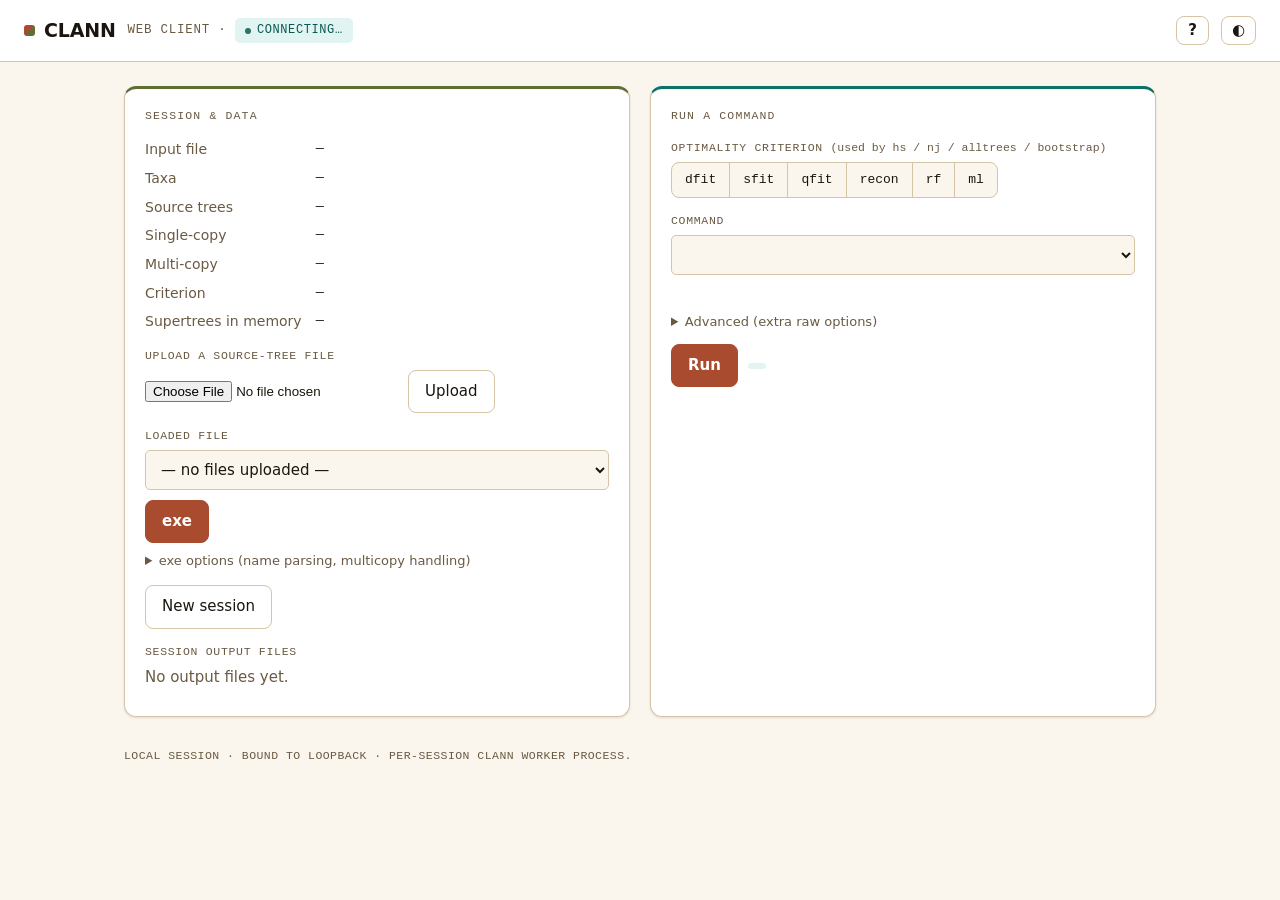
==== clann_web/static/index.html @ d297db74 "Web client: criterion selector, help/manual modal, option tooltips, showtrees default, label - Promi" ====
<!doctype html>
<html lang="en">
<head>
<meta charset="utf-8">
<meta name="viewport" content="width=device-width,initial-scale=1">
<title>Clann — web client</title>
<style>
  :root{
    --font-sans:system-ui,-apple-system,BlinkMacSystemFont,'Segoe UI',Roboto,Helvetica,Arial,sans-serif;
    --font-mono:ui-monospace,SFMono-Regular,'SF Mono',Menlo,Consolas,'Liberation Mono',monospace;

    --stone-50:#FAF6EE; --stone-100:#F3ECDF; --stone-200:#E7DBC6; --stone-300:#D5C4A6;
    --stone-400:#B7A283; --stone-500:#8E7A5E; --stone-600:#6A5A43; --stone-700:#4B4031;
    --stone-800:#2E2820; --stone-900:#1A160F;
    --clay-50:#FBEEE9; --clay-100:#F4D8CD; --clay-300:#D98970; --clay-400:#C56347;
    --clay-500:#A94B2E; --clay-600:#8C3A22;
    --moss-50:#EFF1E6; --moss-300:#9CAA6A; --moss-400:#7C8C49; --moss-500:#5F6E33; --moss-600:#485827;
    --compute-50:#E2F4F1; --compute-200:#7FCFC4; --compute-400:#149589; --compute-500:#0B7268; --compute-600:#085951;
    --amber-400:#D99A2B; --amber-500:#B97E1C;
    --qub-red:#D6000D;

    --bg:var(--stone-50); --panel:#ffffff; --ink:var(--stone-900); --muted:var(--stone-600);
    --line:var(--stone-300); --accent:var(--clay-500); --accent-hover:var(--clay-600);
    --accent-ink:#ffffff; --chip:var(--compute-50); --chip-ink:var(--compute-600);
    --ok:var(--moss-500); --warn:var(--amber-500); --err:var(--qub-red);
    --logbg:#16201E; --logink:#E7DBC6;
    --run-domain:var(--compute-500); --session-domain:var(--moss-500); --results-domain:var(--clay-500);

    --radius-sm:5px; --radius-md:8px; --radius-lg:12px;
    --shadow-sm:0 1px 3px rgba(46,40,32,.08),0 1px 2px rgba(46,40,32,.05);
    --shadow-md:0 4px 12px rgba(46,40,32,.10),0 2px 4px rgba(46,40,32,.06);
    --ring:0 0 0 3px rgba(20,149,137,.30);
    --ease:cubic-bezier(.2,0,0,1);
  }
  /* dark palette: auto (OS) when no manual override, and when toggled to dark */
  @media (prefers-color-scheme:dark){
    :root:not([data-theme]){
      --bg:var(--stone-900); --panel:var(--stone-800); --ink:var(--stone-50); --muted:var(--stone-400);
      --line:var(--stone-700); --accent:var(--clay-400); --accent-hover:var(--clay-300);
      --accent-ink:#1A160F; --chip:#16302C; --chip-ink:var(--compute-200);
      --ok:var(--moss-300); --warn:var(--amber-400); --err:#EF5B54;
      --logbg:#12211F; --logink:#CFEAE3;
      --shadow-sm:0 1px 3px rgba(0,0,0,.30),0 1px 2px rgba(0,0,0,.20);
      --shadow-md:0 4px 14px rgba(0,0,0,.36);
    }
    :root:not([data-theme]) a{color:var(--compute-200)}
  }
  :root[data-theme="dark"]{
    --bg:var(--stone-900); --panel:var(--stone-800); --ink:var(--stone-50); --muted:var(--stone-400);
    --line:var(--stone-700); --accent:var(--clay-400); --accent-hover:var(--clay-300);
    --accent-ink:#1A160F; --chip:#16302C; --chip-ink:var(--compute-200);
    --ok:var(--moss-300); --warn:var(--amber-400); --err:#EF5B54;
    --logbg:#12211F; --logink:#CFEAE3;
    --shadow-sm:0 1px 3px rgba(0,0,0,.30),0 1px 2px rgba(0,0,0,.20);
    --shadow-md:0 4px 14px rgba(0,0,0,.36);
  }
  :root[data-theme="dark"] a{color:var(--compute-200)}
  *{box-sizing:border-box}
  body{margin:0;background:var(--bg);color:var(--ink);
    font:15px/1.55 var(--font-sans);-webkit-font-smoothing:antialiased;text-wrap:pretty;}
  a{color:var(--compute-500)} a:hover{color:var(--accent)}
  @media (prefers-color-scheme:dark){ a{color:var(--compute-200)} }

  header{display:flex;align-items:center;gap:12px;padding:16px 24px;
    border-bottom:1px solid var(--line);background:var(--panel);position:sticky;top:0;z-index:5;}
  header h1{display:flex;align-items:center;gap:9px;font-size:19px;margin:0;font-weight:700;
    letter-spacing:-.01em;text-transform:uppercase;font-family:var(--font-sans)}
  header h1::before{content:"";width:11px;height:11px;border-radius:3px;background:
    linear-gradient(135deg,var(--clay-500) 0 50%,var(--moss-500) 50% 100%);flex:none}
  header .sub{color:var(--muted);font-size:12.5px;font-family:var(--font-mono);
    text-transform:uppercase;letter-spacing:.06em}

  main{max-width:1080px;margin:0 auto;padding:24px;display:grid;gap:20px;
    grid-template-columns:1fr 1fr;}
  .card{background:var(--panel);border:1px solid var(--line);border-top:3px solid var(--session-domain);
    border-radius:var(--radius-lg);padding:18px 20px;box-shadow:var(--shadow-sm);}
  .card[data-domain="run"]{border-top-color:var(--run-domain)}
  .card[data-domain="results"]{border-top-color:var(--results-domain)}
  .card h2{font-size:11.5px;text-transform:uppercase;letter-spacing:.1em;font-family:var(--font-mono);
    color:var(--muted);margin:0 0 14px;font-weight:500}
  .full{grid-column:1 / -1}
  .kv{display:grid;grid-template-columns:auto 1fr;gap:7px 14px;font-size:14px}
  .kv dt{color:var(--muted)}
  .kv dd{margin:0;font-variant-numeric:tabular-nums;font-family:var(--font-mono);font-size:13.5px}
  select,button,input[type=text],input[type=number]{font:inherit}
  select,input[type=text]{width:100%;padding:9px 11px;border:1px solid var(--line);
    border-radius:var(--radius-sm);background:var(--bg);color:var(--ink);transition:border-color 160ms var(--ease)}
  select:focus-visible,input:focus-visible,button:focus-visible{outline:none;box-shadow:var(--ring);
    border-color:var(--compute-400)}
  label.fld{display:block;font-size:11.5px;color:var(--muted);margin:14px 0 5px;
    text-transform:uppercase;letter-spacing:.06em;font-family:var(--font-mono)}
  .blurb{margin:8px 0 0;color:var(--muted);font-size:13.5px;min-height:1.4em;line-height:1.5}
  .btn{padding:9px 16px;border:1px solid var(--line);border-radius:var(--radius-md);
    background:var(--panel);color:var(--ink);cursor:pointer;font-weight:500;
    transition:background 160ms var(--ease),border-color 160ms var(--ease),transform 80ms var(--ease)}
  .btn:hover{border-color:var(--accent)}
  .btn:active{transform:translateY(1px)}
  .btn:disabled{opacity:.5;cursor:default;transform:none}
  .btn.primary{background:var(--accent);color:var(--accent-ink);border-color:var(--accent);font-weight:600}
  .btn.primary:hover{background:var(--accent-hover);border-color:var(--accent-hover)}
  #stop{color:var(--err);border-color:var(--err)}
  #stop:hover{background:var(--err);color:#fff}
  .chip{display:inline-flex;align-items:center;gap:6px;background:var(--chip);border-radius:var(--radius-sm);
    padding:3px 10px;font-size:12px;color:var(--chip-ink);font-family:var(--font-mono);
    text-transform:uppercase;letter-spacing:.05em}
  .chip::before{content:"";width:6px;height:6px;border-radius:50%;background:currentColor;opacity:.85}
  .muted{color:var(--muted)}
  .row{display:flex;gap:10px;align-items:center;flex-wrap:wrap}
  code{font-family:var(--font-mono);font-size:13px}
  #run-cmd{font-family:var(--font-mono);font-size:12.5px;background:var(--chip);color:var(--chip-ink);
    padding:3px 9px;border-radius:var(--radius-sm)}
  details summary{cursor:pointer;color:var(--muted);font-size:13px;user-select:none}
  details summary:hover{color:var(--ink)}
  pre.log{background:var(--logbg);color:var(--logink);border-radius:var(--radius-md);padding:14px 16px;
    max-height:340px;overflow:auto;font-family:var(--font-mono);
    font-size:12.5px;line-height:1.6;white-space:pre-wrap;margin:0;border:1px solid rgba(255,255,255,.06)}
  table.trees{width:100%;border-collapse:collapse;font-size:13px;margin-top:12px}
  table.trees th,table.trees td{text-align:left;padding:8px 9px;border-bottom:1px solid var(--line);
    vertical-align:top}
  table.trees tbody tr:hover{background:color-mix(in srgb, var(--accent) 6%, transparent)}
  table.trees th{color:var(--muted);font-weight:500;font-size:11px;text-transform:uppercase;
    letter-spacing:.06em;font-family:var(--font-mono)}
  table.trees td.newick{font-family:var(--font-mono);font-size:12px;
    max-width:520px;overflow:hidden;text-overflow:ellipsis;white-space:nowrap}
  .form-grid{display:grid;grid-template-columns:1fr 1fr;gap:12px 16px;margin-top:8px}
  .fitem{display:flex;flex-direction:column;gap:4px}
  .fitem label{font-size:12px;color:var(--muted)}
  .fitem .name{color:var(--ink);font-weight:500;font-family:var(--font-mono);font-size:12.5px}
  .fitem input,.fitem select{padding:7px 9px;border:1px solid var(--line);border-radius:var(--radius-sm);
    background:var(--bg);color:var(--ink);width:100%;font-family:var(--font-mono);font-size:13px}
  .fitem input[type=checkbox]{width:auto}
  .fitem .hint{font-size:11.5px;color:var(--muted);line-height:1.4;font-family:var(--font-sans)}
  .msg{margin-top:10px;font-size:13px}
  .msg.err{color:var(--err)} .msg.ok{color:var(--ok)}
  #viewer{width:100%;height:560px;border:1px solid var(--line);border-radius:var(--radius-lg);
    margin-top:12px;background:var(--bg)}
  footer{max-width:1080px;margin:0 auto;padding:6px 24px 28px;color:var(--muted);font-size:11.5px;
    font-family:var(--font-mono);text-transform:uppercase;letter-spacing:.04em}
  .spin{display:inline-block;width:14px;height:14px;vertical-align:-2px;
    border:2px solid var(--line);border-top-color:var(--accent);border-radius:50%;
    animation:spin .7s linear infinite}
  @keyframes spin{to{transform:rotate(360deg)}}
  #help-btn{margin-left:auto;padding:6px 11px;line-height:1;font-size:15px;font-weight:700}
  #theme-btn{padding:6px 10px;line-height:1;font-size:15px}
  /* segmented criterion control */
  .seg{display:inline-flex;flex-wrap:wrap;gap:0;border:1px solid var(--line);
    border-radius:var(--radius-md);overflow:hidden;background:var(--bg)}
  .seg button{border:0;border-right:1px solid var(--line);background:transparent;color:var(--ink);
    padding:7px 13px;cursor:pointer;font:inherit;font-size:13px;font-family:var(--font-mono);
    transition:background 120ms var(--ease)}
  .seg button:last-child{border-right:0}
  .seg button:hover{background:color-mix(in srgb, var(--accent) 10%, transparent)}
  .seg button[aria-pressed=true]{background:var(--accent);color:var(--accent-ink)}
  .seg button:disabled{opacity:.5;cursor:default}
  /* help modal */
  .modal-bg{position:fixed;inset:0;background:rgba(0,0,0,.5);z-index:50;display:none}
  .modal-bg.open{display:flex}
  .modal{background:var(--panel);color:var(--ink);border:1px solid var(--line);
    border-radius:var(--radius-lg);box-shadow:var(--shadow-md);margin:auto;width:min(900px,92vw);
    height:min(84vh,900px);display:flex;flex-direction:column;overflow:hidden}
  .modal header{position:static;display:flex;align-items:center;gap:12px;padding:12px 16px}
  .modal header h3{margin:0;font-size:14px;text-transform:uppercase;letter-spacing:.06em}
  .modal .close{margin-left:auto;cursor:pointer;font-size:18px;background:none;border:0;color:var(--muted)}
  .modal input.msearch{margin:0 16px;width:calc(100% - 32px)}
  .modal .body{overflow:auto;padding:8px 16px 18px;font-family:var(--font-mono);font-size:12.5px;
    line-height:1.55;white-space:pre-wrap}
  .modal .body mark{background:var(--amber-400);color:#1A160F}
  .files{display:flex;flex-direction:column;gap:6px;margin-top:6px}
  .files a.dl{font-family:var(--font-mono);font-size:12.5px;color:var(--chip-ink);
    background:var(--chip);border:1px solid var(--line);border-radius:var(--radius-sm);
    padding:5px 9px;text-decoration:none;display:flex;align-items:center;gap:8px}
  .files a.dl:hover{border-color:var(--accent);color:var(--accent)}
  .files a.dl::before{content:"↓";opacity:.7}
  .path{font-family:var(--font-mono);font-size:11px;color:var(--muted);
    word-break:break-all;margin-top:8px}
  @media (max-width:760px){ main{grid-template-columns:1fr} }
</style>
<script>
  // apply saved theme before first paint to avoid a flash
  try { const t = localStorage.getItem("clann-theme");
        if (t) document.documentElement.dataset.theme = t; } catch (e) {}
</script>
</head>
<body>
<header>
  <h1>Clann</h1>
  <span class="sub">web client · <span id="conn" class="chip">connecting…</span></span>
  <button class="btn" id="help-btn" title="Open the user manual" aria-label="Open the user manual">?</button>
  <button class="btn" id="theme-btn" title="Toggle light / dark" aria-label="Toggle light or dark theme">◐</button>
</header>

<div class="modal-bg" id="help-modal">
  <div class="modal" role="dialog" aria-modal="true" aria-label="User manual">
    <header>
      <h3>Clann user manual</h3>
      <button class="close" id="help-close" title="Close" aria-label="Close">✕</button>
    </header>
    <input type="search" class="msearch" id="help-search" placeholder="Search the manual…">
    <div class="body" id="help-body">Loading…</div>
  </div>
</div>

<main>
  <section class="card" data-domain="session">
    <h2>Session &amp; data</h2>
    <dl class="kv">
      <dt>Input file</dt><dd id="s-file">—</dd>
      <dt>Taxa</dt><dd id="s-taxa">—</dd>
      <dt>Source trees</dt><dd id="s-trees">—</dd>
      <dt>Single-copy</dt><dd id="s-single">—</dd>
      <dt>Multi-copy</dt><dd id="s-multi">—</dd>
      <dt>Criterion</dt><dd id="s-crit">—</dd>
      <dt>Supertrees in memory</dt><dd id="s-mem">—</dd>
    </dl>

    <label class="fld">Upload a source-tree file</label>
    <div class="row">
      <input type="file" id="file" />
      <button class="btn" id="upload">Upload</button>
    </div>

    <label class="fld">Loaded file</label>
    <div class="row">
      <select id="files"><option value="">— no files uploaded —</option></select>
      <button class="btn primary" id="load">exe</button>
    </div>
    <details style="margin-top:8px">
      <summary class="muted" style="cursor:pointer;font-size:13px">exe options (name parsing, multicopy handling)</summary>
      <div id="exe-form"></div>
    </details>

    <div class="row" style="margin-top:14px">
      <button class="btn" id="new-session">New session</button>
      <span class="muted" id="s-id"></span>
    </div>
    <div class="msg" id="data-msg"></div>

    <label class="fld">Session output files</label>
    <div class="files" id="outputs"><span class="muted">No output files yet.</span></div>
    <div class="path" id="workdir" title="All command outputs are written here"></div>
  </section>

  <section class="card" data-domain="run">
    <h2>Run a command</h2>

    <label class="fld">Optimality criterion <span class="muted" style="text-transform:none;letter-spacing:0">(used by hs / nj / alltrees / bootstrap)</span></label>
    <div class="seg" id="crit-seg" role="group" aria-label="Optimality criterion"></div>
    <div class="msg" id="crit-msg" style="margin-top:6px"></div>

    <label class="fld">Command</label>
    <select id="cmd" aria-label="Command"></select>
    <div class="blurb" id="cmd-blurb"></div>

    <div id="form"></div>

    <details style="margin-top:10px">
      <summary class="muted" style="cursor:pointer;font-size:13px">Advanced (extra raw options)</summary>
      <input type="text" id="opts" placeholder="e.g. maxswaps=500000" style="margin-top:6px" />
    </details>

    <div class="row" style="margin-top:12px">
      <button class="btn primary" id="run">Run</button>
      <button class="btn" id="stop" style="display:none">Stop</button>
      <span class="spin" id="spin" style="display:none"></span>
      <span class="muted" id="run-cmd"></span>
    </div>
    <div class="msg" id="run-msg"></div>
  </section>

  <section class="card full" id="results-card" data-domain="results" style="display:none">
    <h2>Results</h2>
    <div id="scores" class="muted"></div>
    <iframe id="viewer" title="Interactive tree viewer" style="display:none"></iframe>
    <details style="margin-top:12px">
      <summary class="muted" style="cursor:pointer">Trees (Newick)</summary>
      <div id="trees-wrap"></div>
    </details>
    <details style="margin-top:12px" id="logbox">
      <summary class="muted" style="cursor:pointer">Log</summary>
      <pre class="log" id="log"></pre>
    </details>
  </section>
</main>

<footer>Local session · bound to loopback · per-session Clann worker process.</footer>

<script>
const $ = (id) => document.getElementById(id);

async function api(path, opts) {
  const r = await fetch(path, opts);
  const data = await r.json().catch(() => ({}));
  return { ok: r.ok, status: r.status, data };
}
const jpost = (path, body) =>
  api(path, { method: "POST", headers: { "Content-Type": "application/json" },
              body: JSON.stringify(body || {}) });

function renderState(state) {
  if (!state) return;
  $("s-file").textContent   = state.input_file || "no file loaded";
  $("s-taxa").textContent   = state.num_taxa ?? "—";
  $("s-trees").textContent  = state.num_source_trees ?? "—";
  $("s-single").textContent = state.num_single_copy ?? "—";
  $("s-multi").textContent  = state.num_multicopy ?? "—";
  $("s-crit").textContent   = state.criterion || "—";
  $("s-mem").textContent    = state.trees_in_memory ?? "—";
  markCrit(state.criterion);
}

function renderOutputs(files) {
  const el = $("outputs");
  if (!files || !files.length) {
    el.innerHTML = '<span class="muted">No output files yet.</span>';
    return;
  }
  el.innerHTML = files.map((f) =>
    `<a class="dl" href="/api/download/${encodeURIComponent(f)}" download>${esc(f)}</a>`
  ).join("");
}

function renderFiles(files, selectName) {
  const sel = $("files");
  sel.innerHTML = "";
  if (!files || !files.length) {
    sel.innerHTML = '<option value="">— no files uploaded —</option>';
    return;
  }
  for (const f of files) {
    const o = document.createElement("option");
    o.value = o.textContent = f;
    sel.appendChild(o);
  }
  if (selectName) sel.value = selectName;
}

function msg(id, text, kind) {
  const el = $(id);
  el.textContent = text || "";
  el.className = "msg" + (kind ? " " + kind : "");
}

function renderSession(data) {
  renderState(data.state);
  renderFiles(data.files);
  renderOutputs(data.output_files);
  if (data.workdir) $("workdir").textContent = "output folder: " + data.workdir;
}

async function refreshSession() {
  // re-read state after a cancel (worker was respawned → analysis state cleared,
  // but the sandbox and its uploaded files survive).
  const { ok, data } = await api("/api/session");
  if (ok) renderSession(data);
}

async function newSession() {
  const { ok, data } = await jpost("/api/session");
  if (ok) {
    renderSession(data);
    $("s-id").textContent = "session " + (data.session_id || "").slice(0, 8);
    $("conn").textContent = "connected";
    $("conn").style.color = "var(--ok)";
    $("results-card").style.display = "none";
    msg("data-msg", ""); msg("run-msg", "");
  }
}

async function loadCommands() {
  const { ok, data } = await api("/api/commands");
  if (!ok) return;
  const sel = $("cmd");
  sel.innerHTML = "";
  for (const c of data.commands) {
    const o = document.createElement("option");
    o.value = c.name; o.textContent = c.name; o.dataset.blurb = c.blurb || "";
    sel.appendChild(o);
  }
  sel.onchange = () => {
    const o = sel.selectedOptions[0];
    $("cmd-blurb").textContent = o ? o.dataset.blurb : "";
    renderForm(sel.value);
  };
  sel.onchange();
}

// --- dynamic option form (Step 2.2) --------------------------------------
async function renderForm(cmd, containerId = "form") {
  const { ok, data } = await api("/api/commands/" + encodeURIComponent(cmd) + "/schema");
  const schema = ok ? data : { options: [] };
  const form = $(containerId);
  form.innerHTML = "";
  const opts = schema.options || [];
  if (!opts.length) {
    if (containerId === "exe-form")
      form.innerHTML = '<span class="muted" style="font-size:12px">no options</span>';
    return;
  }
  const grid = document.createElement("div");
  grid.className = "form-grid";
  for (const o of opts) {
    const item = document.createElement("div");
    item.className = "fitem";
    const lab = document.createElement("label");
    lab.innerHTML = `<span class="name">${o.name}</span>`;
    let input;
    if (o.type === "enum") {
      input = document.createElement("select");
      for (const v of o.values || []) {
        const op = document.createElement("option");
        op.value = op.textContent = v;
        input.appendChild(op);
      }
      input.value = o.default ?? "";
    } else {
      input = document.createElement("input");
      input.type = (o.type === "int" || o.type === "float") ? "number" : "text";
      if (o.type === "float") input.step = "any";
      input.value = o.default ?? "";
      if (o.default === "") input.placeholder = o.type;
    }
    input.dataset.name = o.name;
    input.dataset.default = o.default ?? "";
    const defTxt = (o.default !== "" && o.default != null) ? "default: " + o.default
                 : "no default";
    // hover tooltip on the whole field: explanation + default
    item.title = (o.help ? o.help + "  (" + defTxt + ")" : defTxt);
    item.appendChild(lab);
    item.appendChild(input);
    if (o.help || defTxt) {
      const h = document.createElement("div");
      h.className = "hint";
      h.textContent = (o.help ? o.help + " " : "") + "(" + defTxt + ")";
      item.appendChild(h);
    }
    grid.appendChild(item);
  }
  form.appendChild(grid);
}

function buildOpts(containerId) {
  // include an option only when it has a value that differs from its default
  const parts = [];
  for (const input of $(containerId).querySelectorAll("[data-name]")) {
    const val = String(input.value).trim();
    const def = input.dataset.default ?? "";
    if (val !== "" && val !== def) parts.push(`${input.dataset.name}=${val}`);
  }
  return parts.join(" ");
}

function buildCommand(cmd) {
  const parts = [cmd];
  const opts = buildOpts("form");
  if (opts) parts.push(opts);
  const extra = $("opts").value.trim();
  if (extra) parts.push(extra);
  return parts.join(" ");
}

// --- criterion selector (runs `set criterion=…` immediately) --------------
const CRITERIA = [
  ["dfit", "Distance Fit — minimises squared path-length differences. Default."],
  ["sfit", "Splits Fit — maximises source-tree splits present in the supertree."],
  ["qfit", "Quartet Fit — maximises consistent source-tree quartets."],
  ["recon", "Reconciliation (DL) — minimises total duplication + loss cost. Uses all source trees incl. multicopy."],
  ["rf", "Robinson–Foulds — minimises normalised RF distance across source trees. (Under testing.)"],
  ["ml", "Maximum Likelihood — exponential model of Steel & Rodrigo (2008). (Under testing.)"],
];

function buildCritSeg() {
  const seg = $("crit-seg"); seg.innerHTML = "";
  for (const [c, help] of CRITERIA) {
    const b = document.createElement("button");
    b.textContent = c; b.dataset.crit = c; b.title = help;
    b.setAttribute("aria-pressed", "false");
    b.onclick = () => setCriterion(c);
    seg.appendChild(b);
  }
}
function markCrit(c) {
  const seg = $("crit-seg");
  if (!seg) return;
  for (const b of seg.children) b.setAttribute("aria-pressed", String(b.dataset.crit === c));
}
async function setCriterion(c) {
  msg("crit-msg", "Setting criterion=" + c + "…");
  for (const b of $("crit-seg").children) b.disabled = true;
  const res = await runCommandSync("set criterion=" + c);
  for (const b of $("crit-seg").children) b.disabled = false;
  if (res.busy) { msg("crit-msg", res.error || "A command is still running.", "err"); return; }
  await refreshSession();            // renderState updates s-crit + the pressed button
  msg("crit-msg", res.ok ? "Criterion set to " + c + "." : (res.error || "Failed."),
      res.ok ? "ok" : "err");
}

// Run a command and wait for it to finish (used for quick `set` commands).
async function runCommandSync(command) {
  const { status, data } = await jpost("/api/run", { command });
  if (status === 409) return { ok: false, busy: true, error: data.error };
  if (!data.job_id) return { ok: false, error: data.error || "Command failed." };
  for (;;) {
    await new Promise((r) => setTimeout(r, 120));
    const { data: j } = await api("/api/jobs/" + data.job_id);
    if (["done", "error", "cancelled"].includes(j.status))
      return { ok: j.status === "done", data: j, error: j.error };
  }
}

// --- help / manual modal --------------------------------------------------
let manualRaw = null;
async function openHelp() {
  $("help-modal").classList.add("open");
  if (manualRaw === null) {
    try { const r = await fetch("/api/manual"); manualRaw = await r.text(); }
    catch (e) { manualRaw = "Could not load the manual."; }
  }
  applyHelpSearch();
  $("help-search").focus();
}
function closeHelp() { $("help-modal").classList.remove("open"); }
function applyHelpSearch() {
  const q = $("help-search").value.trim();
  const body = $("help-body");
  const safe = (s) => s.replace(/[&<>]/g, (c) => ({ "&": "&amp;", "<": "&lt;", ">": "&gt;" }[c]));
  if (!q) { body.textContent = manualRaw || ""; return; }
  const re = new RegExp(q.replace(/[.*+?^${}()|[\]\\]/g, "\\$&"), "gi");
  body.innerHTML = safe(manualRaw || "").replace(re, (m) => `<mark>${m}</mark>`);
  const first = body.querySelector("mark");
  if (first) first.scrollIntoView({ block: "center" });
}
$("help-btn").onclick = openHelp;
$("help-close").onclick = closeHelp;
$("help-modal").onclick = (e) => { if (e.target === $("help-modal")) closeHelp(); };
$("help-search").oninput = applyHelpSearch;
window.addEventListener("keydown", (e) => { if (e.key === "Escape") closeHelp(); });

$("upload").onclick = async () => {
  const f = $("file").files[0];
  if (!f) { msg("data-msg", "Choose a file first.", "err"); return; }
  msg("data-msg", "Uploading " + f.name + "…");
  const r = await fetch("/api/files?name=" + encodeURIComponent(f.name),
                        { method: "POST", body: f });
  const data = await r.json().catch(() => ({}));
  if (r.ok) {
    renderFiles(data.files, data.stored);
    msg("data-msg", "Uploaded " + data.stored + ". Now click Load.", "ok");
  } else {
    msg("data-msg", data.error || "Upload failed.", "err");
  }
};

function clearResults() {
  // a fresh dataset invalidates any previous analysis on screen
  $("results-card").style.display = "none";
  $("viewer").style.display = "none";
  $("viewer").removeAttribute("src");
  $("scores").textContent = "";
  $("trees-wrap").innerHTML = "";
  resetLog();
  msg("run-msg", "");
}

$("load").onclick = async () => {
  const file = $("files").value;
  if (!file) { msg("data-msg", "Upload a file first.", "err"); return; }
  const options = buildOpts("exe-form");
  msg("data-msg", "Running exe " + file + "…");
  const { ok, status, data } = await jpost("/api/load", { file, options });
  if (status === 409) { msg("data-msg", data.error || "Busy.", "err"); return; }
  if (ok && data.ok) {
    clearResults();                      // drop the previous file's results/viewer
    renderState(data.state);
    renderOutputs(data.output_files);
    const st = data.state;
    msg("data-msg", "exe " + file + " — " + st.num_source_trees + " trees, " +
        st.num_taxa + " taxa" +
        (st.num_single_copy != null
          ? " (" + st.num_single_copy + " single-copy, " + st.num_multicopy + " multi-copy)"
          : "") + ".", "ok");
  } else {
    msg("data-msg", data.error || "exe failed.", "err");
  }
};

let currentES = null;
let currentJob = null;

function runFinished() {
  $("run").disabled = false;
  $("stop").style.display = "none";
  $("stop").disabled = false;
  $("spin").style.display = "none";
  currentJob = null;
}

// Terminal-like log rendering: Clann's progress lines use carriage returns
// (e.g. bootstrap's "\r  N running…") to update in place, which a <pre> can't
// show as an overwrite. Keep the raw buffer and collapse each line to the text
// after its last \r so progress indicators render as a single updating line.
let logBuffer = "";
function resetLog() { logBuffer = ""; $("log").textContent = ""; }
function appendLog(chunk) {
  logBuffer += chunk;
  $("log").textContent = logBuffer.split("\n").map((line) => {
    const i = line.lastIndexOf("\r");
    return i >= 0 ? line.slice(i + 1) : line;
  }).join("\n");
  $("log").scrollTop = $("log").scrollHeight;
}

$("stop").onclick = async () => {
  if (!currentJob) return;
  $("stop").disabled = true;
  msg("run-msg", "Stopping…");
  await jpost(`/api/jobs/${currentJob}/cancel`);
  // the SSE 'done' event (status: cancelled) will finalise the UI
};

$("run").onclick = async () => {
  const command = buildCommand($("cmd").value);
  $("run-cmd").textContent = "clann> " + command;
  $("run").disabled = true;
  $("stop").style.display = "";
  $("spin").style.display = "";
  msg("run-msg", "Running…");

  // show the results card with a live log while the job runs
  $("results-card").style.display = "";
  $("viewer").style.display = "none";
  $("scores").textContent = "";
  $("trees-wrap").innerHTML = "";
  resetLog();
  $("logbox").open = true;

  const { ok, status, data } = await jpost("/api/run", { command });
  if (status === 409) { msg("run-msg", data.error || "Busy.", "err"); runFinished(); return; }
  if (!ok || data.ok === false) { msg("run-msg", data.error || "Command failed.", "err"); runFinished(); return; }

  currentJob = data.job_id;
  if (currentES) currentES.close();
  const es = new EventSource(`/api/jobs/${data.job_id}/stream`);
  currentES = es;
  es.onmessage = (ev) => {
    const d = JSON.parse(ev.data);
    if (d.log) appendLog(d.log);
  };
  es.addEventListener("done", (ev) => {
    es.close(); currentES = null;
    const d = JSON.parse(ev.data);
    if (d.status === "cancelled") {
      msg("run-msg", "Stopped — the session was reset; reload your file to continue.", "err");
      refreshSession();
    } else if (d.status === "error") {
      msg("run-msg", d.error || "Command failed.", "err");
    } else {
      msg("run-msg", "Done.", "ok");
      if (d.state) renderState(d.state);
      if (d.output_files) renderOutputs(d.output_files);
      renderResults(d);
    }
    runFinished();
  });
  es.onerror = () => {
    es.close(); currentES = null;
    runFinished();
    msg("run-msg", "Connection to the run stream was lost.", "err");
  };
};

function renderResults(data) {
  $("results-card").style.display = "";
  // the log is streamed live during the run; only overwrite if a full log is given
  if (data.log != null) $("log").textContent = data.log;

  const trees = data.trees || [];
  const scores = data.scores || [];
  const viewer = $("viewer");
  if (data.has_viewer && trees.length) {
    viewer.style.display = "";
    viewer.src = "/api/viewer?t=" + Date.now();   // reload latest result
  } else {
    viewer.style.display = "none";
    viewer.removeAttribute("src");
  }
  if (trees.length) {
    const shown = scores.filter((s) => s !== null && s !== undefined);
    $("scores").textContent =
      trees.length + " tree" + (trees.length > 1 ? "s" : "") +
      (data.result_type ? " · " + data.result_type : "") +
      (shown.length ? " · scores: " + shown.join(", ") : "");
    let rows = "";
    trees.forEach((t) => {
      const sc = (t.score ?? "") + (t.dups != null ? ` (d${t.dups}/l${t.losses})` : "");
      rows += `<tr><td>${esc(t.name)}</td><td>${sc}</td>` +
              `<td class="newick" title="${esc(t.newick)}">${esc(t.newick)}</td></tr>`;
    });
    $("trees-wrap").innerHTML =
      `<table class="trees"><thead><tr><th>Tree</th><th>Score</th>` +
      `<th>Newick (current rooting)</th></tr></thead><tbody>${rows}</tbody></table>`;
  } else {
    $("scores").textContent = "";
    $("trees-wrap").innerHTML = "";
  }
}

function esc(s) {
  return String(s == null ? "" : s)
    .replace(/&/g, "&amp;").replace(/</g, "&lt;").replace(/>/g, "&gt;")
    .replace(/"/g, "&quot;");
}

$("new-session").onclick = newSession;

// light/dark toggle (mirrors the tree viewer's) — persisted in localStorage
$("theme-btn").onclick = () => {
  const root = document.documentElement;
  const cur = root.dataset.theme ||
    (matchMedia("(prefers-color-scheme:dark)").matches ? "dark" : "light");
  const next = cur === "dark" ? "light" : "dark";
  root.dataset.theme = next;
  try { localStorage.setItem("clann-theme", next); } catch (e) {}
};

(async () => {
  buildCritSeg();
  await newSession();
  await loadCommands();
  await renderForm("exe", "exe-form");   // exe options form in the session card
})();
</script>
</body>
</html>
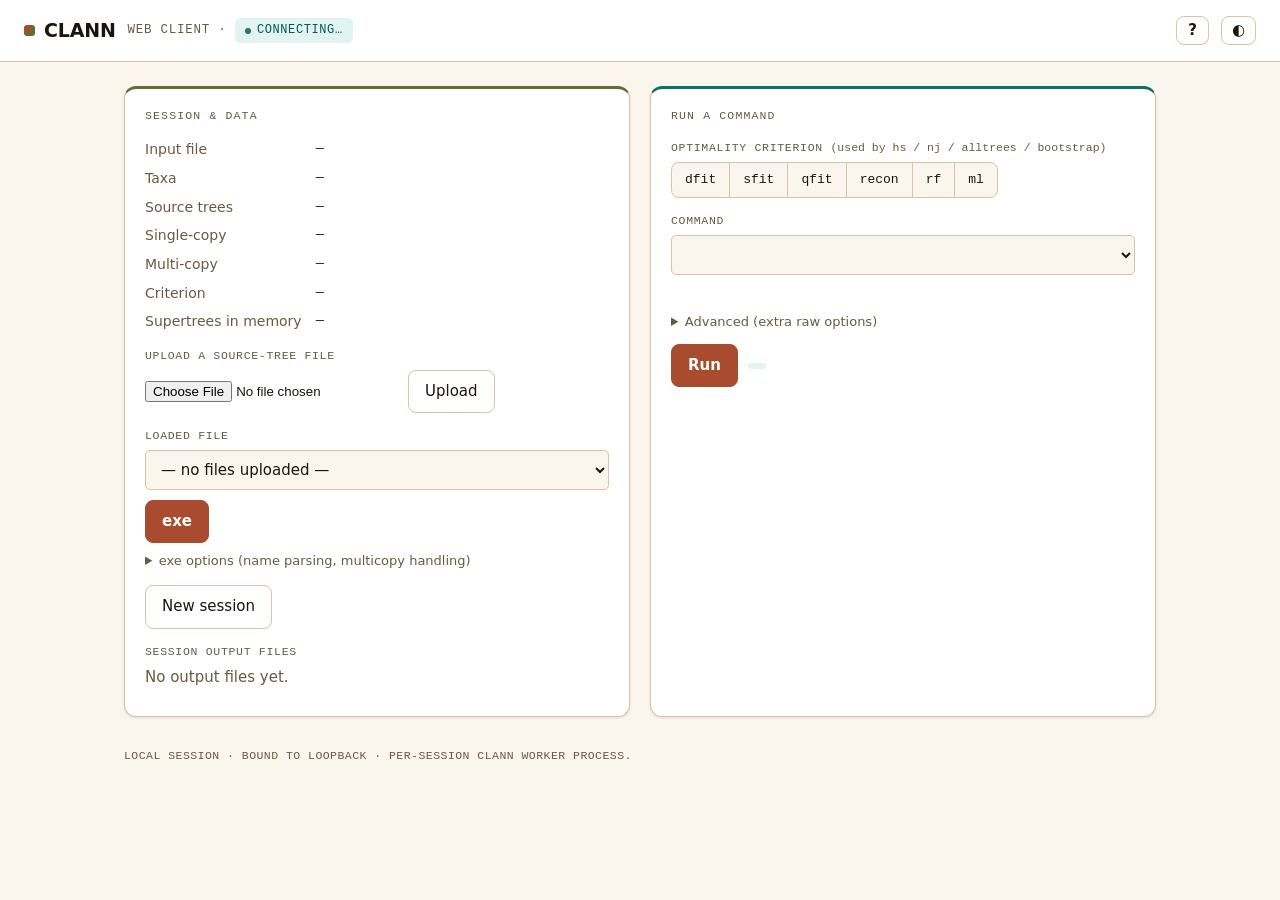
==== commit 10e8c427: "Web client: show elapsed-time "still running" ticker during a search Clann only prints per-replicate" ====
--- a/clann_web/static/index.html
+++ b/clann_web/static/index.html
@@ -586,11 +586,29 @@
 let currentES = null;
 let currentJob = null;
 
+// A wall-clock "still running" ticker: Clann only prints per-replicate lines (and
+// nothing within a long replicate), so this gives a continuous sign of life and
+// how long the search has been going, independent of the log stream.
+let runTimer = null, runStart = 0;
+function fmtElapsed(s) {
+  const m = Math.floor(s / 60);
+  return m + ":" + String(s % 60).padStart(2, "0");
+}
+function startRunTimer() {
+  runStart = Date.now();
+  stopRunTimer();
+  runTimer = setInterval(() => {
+    msg("run-msg", "Running… (" + fmtElapsed(Math.floor((Date.now() - runStart) / 1000)) + ")");
+  }, 1000);
+}
+function stopRunTimer() { if (runTimer) { clearInterval(runTimer); runTimer = null; } }
+
 function runFinished() {
   $("run").disabled = false;
   $("stop").style.display = "none";
   $("stop").disabled = false;
   $("spin").style.display = "none";
+  stopRunTimer();
   currentJob = null;
 }
 
@@ -624,6 +642,7 @@
   $("stop").style.display = "";
   $("spin").style.display = "";
   msg("run-msg", "Running…");
+  startRunTimer();
 
   // show the results card with a live log while the job runs
   $("results-card").style.display = "";
@@ -647,6 +666,7 @@
   };
   es.addEventListener("done", (ev) => {
     es.close(); currentES = null;
+    stopRunTimer();
     const d = JSON.parse(ev.data);
     if (d.status === "cancelled") {
       msg("run-msg", "Stopped — the session was reset; reload your file to continue.", "err");
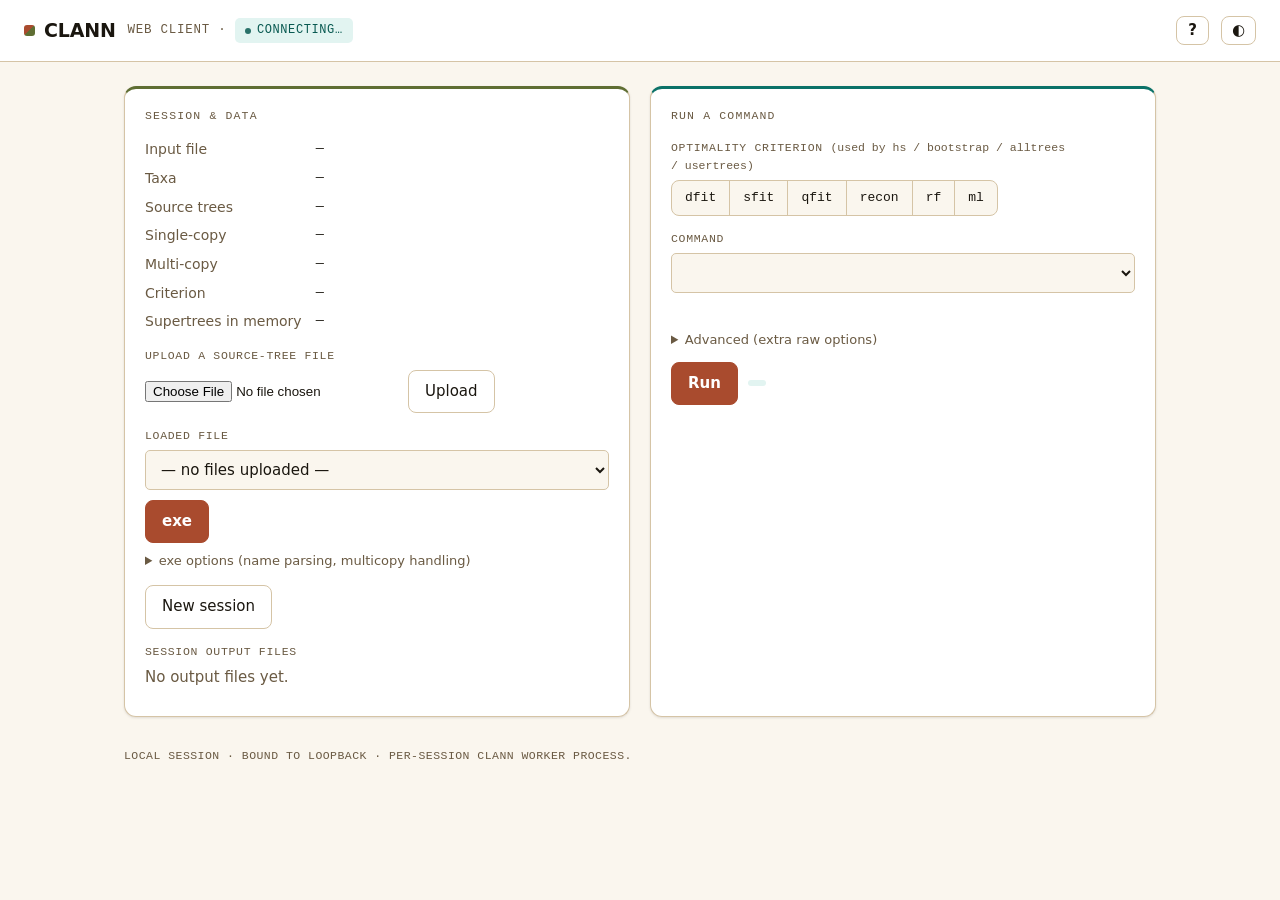
==== commit f22b4a78: "Web client: fix criterion label and show command blurbs in the dropdown The "Optimality criterion" h" ====
--- a/clann_web/static/index.html
+++ b/clann_web/static/index.html
@@ -162,9 +162,31 @@
   .modal header h3{margin:0;font-size:14px;text-transform:uppercase;letter-spacing:.06em}
   .modal .close{margin-left:auto;cursor:pointer;font-size:18px;background:none;border:0;color:var(--muted)}
   .modal input.msearch{margin:0 16px;width:calc(100% - 32px)}
-  .modal .body{overflow:auto;padding:8px 16px 18px;font-family:var(--font-mono);font-size:12.5px;
-    line-height:1.55;white-space:pre-wrap}
+  .modal .body{overflow:auto;padding:8px 20px 24px;font-size:13.5px;line-height:1.6}
   .modal .body mark{background:var(--amber-400);color:#1A160F}
+  .modal .body>*:first-child{margin-top:0}
+  .modal .body h1,.modal .body h2,.modal .body h3,
+  .modal .body h4,.modal .body h5,.modal .body h6{line-height:1.25;margin:1.3em 0 .5em;font-weight:700}
+  .modal .body h1{font-size:1.7em;border-bottom:1px solid var(--line);padding-bottom:.2em}
+  .modal .body h2{font-size:1.4em;border-bottom:1px solid var(--line);padding-bottom:.2em}
+  .modal .body h3{font-size:1.2em}
+  .modal .body h4{font-size:1.05em}
+  .modal .body p{margin:.6em 0}
+  .modal .body ul,.modal .body ol{margin:.5em 0;padding-left:1.6em}
+  .modal .body li{margin:.2em 0}
+  .modal .body a{color:var(--accent);text-decoration:none}
+  .modal .body a:hover{text-decoration:underline}
+  .modal .body code{font-family:var(--font-mono);font-size:.9em;background:var(--chip);
+    border:1px solid var(--line);border-radius:4px;padding:.05em .35em}
+  .modal .body pre{background:var(--chip);border:1px solid var(--line);border-radius:var(--radius-sm);
+    padding:10px 12px;overflow-x:auto;margin:.7em 0}
+  .modal .body pre code{background:none;border:0;padding:0;font-size:12px;line-height:1.5}
+  .modal .body blockquote{margin:.7em 0;padding:.2em .9em;border-left:3px solid var(--line);color:var(--muted)}
+  .modal .body hr{border:0;border-top:1px solid var(--line);margin:1.3em 0}
+  .modal .body table{border-collapse:collapse;margin:.8em 0;font-size:.92em;display:block;
+    max-width:100%;overflow-x:auto}
+  .modal .body th,.modal .body td{border:1px solid var(--line);padding:5px 10px;text-align:left;vertical-align:top}
+  .modal .body th{background:var(--chip);font-weight:700}
   .files{display:flex;flex-direction:column;gap:6px;margin-top:6px}
   .files a.dl{font-family:var(--font-mono);font-size:12.5px;color:var(--chip-ink);
     background:var(--chip);border:1px solid var(--line);border-radius:var(--radius-sm);
@@ -243,7 +265,7 @@
   <section class="card" data-domain="run">
     <h2>Run a command</h2>
 
-    <label class="fld">Optimality criterion <span class="muted" style="text-transform:none;letter-spacing:0">(used by hs / nj / alltrees / bootstrap)</span></label>
+    <label class="fld">Optimality criterion <span class="muted" style="text-transform:none;letter-spacing:0">(used by hs / bootstrap / alltrees / usertrees)</span></label>
     <div class="seg" id="crit-seg" role="group" aria-label="Optimality criterion"></div>
     <div class="msg" id="crit-msg" style="margin-top:6px"></div>
 
@@ -373,7 +395,9 @@
   sel.innerHTML = "";
   for (const c of data.commands) {
     const o = document.createElement("option");
-    o.value = c.name; o.textContent = c.name; o.dataset.blurb = c.blurb || "";
+    o.value = c.name;
+    o.textContent = c.blurb ? c.name + " — " + c.blurb : c.name;
+    o.dataset.blurb = c.blurb || "";
     sel.appendChild(o);
   }
   sel.onchange = () => {
@@ -508,27 +532,162 @@
 }
 
 // --- help / manual modal --------------------------------------------------
-let manualRaw = null;
+// Compact, dependency-free Markdown -> HTML renderer. Covers the features the
+// USER_MANUAL uses: ATX headings (with GitHub-style anchor ids so the table of
+// contents links work), fenced code blocks, pipe tables, blockquotes, ordered/
+// unordered nested lists, horizontal rules, and inline code/bold/italic/links.
+function mdToHtml(md) {
+  const esc = (s) => s.replace(/[&<>]/g, (c) => ({ "&": "&amp;", "<": "&lt;", ">": "&gt;" }[c]));
+  const slug = (s) => s.toLowerCase().replace(/[^\w\s-]/g, "").trim().replace(/\s+/g, "-");
+  const indentOf = (l) => l.match(/^(\s*)/)[1].replace(/\t/g, "  ").length;
+  function inline(s) {
+    const codes = [];
+    s = s.replace(/`([^`]+)`/g, (m, c) => { codes.push(c); return "@@CODE" + (codes.length - 1) + "@@"; });
+    s = esc(s);
+    s = s.replace(/\[([^\]]+)\]\(([^)]+)\)/g, (m, t, u) => `<a href="${esc(u)}">${t}</a>`);
+    s = s.replace(/\*\*([^*]+)\*\*/g, "<strong>$1</strong>");
+    s = s.replace(/(^|[^\w])__([^_]+)__(?=[^\w]|$)/g, "$1<strong>$2</strong>");
+    s = s.replace(/\*([^*\n]+)\*/g, "<em>$1</em>");
+    s = s.replace(/(^|[^\w])_([^_\n]+)_(?=[^\w]|$)/g, "$1<em>$2</em>");
+    s = s.replace(/@@CODE(\d+)@@/g, (m, i) => `<code>${esc(codes[+i])}</code>`);
+    return s;
+  }
+  // Parse a (possibly nested) list starting at `start`; returns [html, nextIdx].
+  function parseList(lines, start) {
+    function parseAt(idx, indent) {
+      const ordered = /^\s*\d+\./.test(lines[idx]);
+      let out = "";
+      while (idx < lines.length) {
+        if (lines[idx].trim() === "") { idx++; continue; }
+        const m = lines[idx].match(/^(\s*)(\d+\.|[-*+])\s+(.*)$/);
+        if (!m || indentOf(lines[idx]) < indent) break;
+        if (indentOf(lines[idx]) > indent) break;
+        let content = inline(m[3]);
+        idx++;
+        if (idx < lines.length) {
+          const nm = lines[idx].match(/^(\s*)(\d+\.|[-*+])\s+/);
+          if (nm && indentOf(lines[idx]) > indent) {
+            const [sub, ni] = parseAt(idx, indentOf(lines[idx]));
+            content += sub; idx = ni;
+          }
+        }
+        out += `<li>${content}</li>`;
+      }
+      return [`<${ordered ? "ol" : "ul"}>${out}</${ordered ? "ol" : "ul"}>`, idx];
+    }
+    return parseAt(start, indentOf(lines[start]));
+  }
+  const lines = md.replace(/\r\n/g, "\n").split("\n");
+  let html = "", i = 0;
+  while (i < lines.length) {
+    const line = lines[i];
+    if (/^\s*```/.test(line)) {                       // fenced code block
+      i++; const buf = [];
+      while (i < lines.length && !/^\s*```\s*$/.test(lines[i])) { buf.push(lines[i]); i++; }
+      i++;
+      html += `<pre><code>${esc(buf.join("\n"))}</code></pre>`;
+      continue;
+    }
+    const mh = line.match(/^(#{1,6})\s+(.*)$/);       // heading
+    if (mh) {
+      const txt = mh[2].replace(/\s+#*\s*$/, "");
+      html += `<h${mh[1].length} id="${slug(txt)}">${inline(txt)}</h${mh[1].length}>`;
+      i++; continue;
+    }
+    if (/^\s*([-*_])(\s*\1){2,}\s*$/.test(line)) { html += "<hr>"; i++; continue; }  // hr
+    if (/\|/.test(line) && i + 1 < lines.length &&    // pipe table
+        /^\s*\|?[\s:|-]*-[\s:|-]*\|?\s*$/.test(lines[i + 1]) && /\|/.test(lines[i + 1])) {
+      const cellsOf = (r) => r.trim().replace(/^\|/, "").replace(/\|$/, "").split("|").map((c) => c.trim());
+      const header = cellsOf(line); i += 2;
+      let t = "<table><thead><tr>" + header.map((h) => `<th>${inline(h)}</th>`).join("") + "</tr></thead><tbody>";
+      while (i < lines.length && /\|/.test(lines[i]) && lines[i].trim() !== "") {
+        t += "<tr>" + cellsOf(lines[i]).map((c) => `<td>${inline(c)}</td>`).join("") + "</tr>"; i++;
+      }
+      html += t + "</tbody></table>";
+      continue;
+    }
+    if (/^\s*>/.test(line)) {                          // blockquote
+      const buf = [];
+      while (i < lines.length && /^\s*>/.test(lines[i])) { buf.push(lines[i].replace(/^\s*>\s?/, "")); i++; }
+      html += `<blockquote>${mdToHtml(buf.join("\n"))}</blockquote>`;
+      continue;
+    }
+    if (/^\s*(\d+\.|[-*+])\s+/.test(line)) {            // list
+      const [block, ni] = parseList(lines, i); html += block; i = ni; continue;
+    }
+    if (line.trim() === "") { i++; continue; }
+    const buf = [line]; i++;                            // paragraph
+    while (i < lines.length && lines[i].trim() !== "" &&
+           !/^\s*(#{1,6}\s|```|>|(\d+\.|[-*+])\s)/.test(lines[i]) &&
+           !/^\s*([-*_])(\s*\1){2,}\s*$/.test(lines[i]) &&
+           !(/\|/.test(lines[i]) && i + 1 < lines.length && /^\s*\|?[\s:|-]*-[\s:|-]*\|?\s*$/.test(lines[i + 1]))) {
+      buf.push(lines[i]); i++;
+    }
+    html += `<p>${inline(buf.join(" "))}</p>`;
+  }
+  return html;
+}
+
+let manualRaw = null, manualHtml = null;
 async function openHelp() {
   $("help-modal").classList.add("open");
   if (manualRaw === null) {
     try { const r = await fetch("/api/manual"); manualRaw = await r.text(); }
     catch (e) { manualRaw = "Could not load the manual."; }
+    try { manualHtml = mdToHtml(manualRaw); }
+    catch (e) { manualHtml = null; }
   }
   applyHelpSearch();
   $("help-search").focus();
 }
 function closeHelp() { $("help-modal").classList.remove("open"); }
+// Wrap matches of `re` in <mark> across the rendered DOM's text nodes.
+function highlightMatches(root, re) {
+  const walker = document.createTreeWalker(root, NodeFilter.SHOW_TEXT, null);
+  const texts = []; let n;
+  while ((n = walker.nextNode())) texts.push(n);
+  for (const t of texts) {
+    const s = t.nodeValue; re.lastIndex = 0;
+    if (!re.test(s)) continue;
+    re.lastIndex = 0;
+    const frag = document.createDocumentFragment();
+    let last = 0, m;
+    while ((m = re.exec(s))) {
+      if (m.index > last) frag.appendChild(document.createTextNode(s.slice(last, m.index)));
+      const mk = document.createElement("mark"); mk.textContent = m[0]; frag.appendChild(mk);
+      last = m.index + m[0].length;
+      if (m.index === re.lastIndex) re.lastIndex++;
+    }
+    if (last < s.length) frag.appendChild(document.createTextNode(s.slice(last)));
+    t.parentNode.replaceChild(frag, t);
+  }
+}
 function applyHelpSearch() {
   const q = $("help-search").value.trim();
   const body = $("help-body");
-  const safe = (s) => s.replace(/[&<>]/g, (c) => ({ "&": "&amp;", "<": "&lt;", ">": "&gt;" }[c]));
-  if (!q) { body.textContent = manualRaw || ""; return; }
-  const re = new RegExp(q.replace(/[.*+?^${}()|[\]\\]/g, "\\$&"), "gi");
-  body.innerHTML = safe(manualRaw || "").replace(re, (m) => `<mark>${m}</mark>`);
-  const first = body.querySelector("mark");
-  if (first) first.scrollIntoView({ block: "center" });
-}
+  if (manualHtml !== null) body.innerHTML = manualHtml;
+  else body.textContent = manualRaw || "";          // fallback: raw text if render failed
+  if (q) {
+    const re = new RegExp(q.replace(/[.*+?^${}()|[\]\\]/g, "\\$&"), "gi");
+    highlightMatches(body, re);
+    const first = body.querySelector("mark");
+    if (first) first.scrollIntoView({ block: "center" });
+  } else {
+    body.scrollTop = 0;
+  }
+}
+// In-manual TOC links scroll within the modal; external links open in a new tab.
+$("help-body").addEventListener("click", (e) => {
+  const a = e.target.closest("a"); if (!a) return;
+  const href = a.getAttribute("href") || "";
+  if (href.startsWith("#")) {
+    e.preventDefault();
+    const el = $("help-body").querySelector("#" + (window.CSS && CSS.escape ? CSS.escape(href.slice(1)) : href.slice(1)));
+    if (el) el.scrollIntoView({ behavior: "smooth", block: "start" });
+  } else if (/^https?:/.test(href)) {
+    a.target = "_blank"; a.rel = "noopener";
+  }
+});
 $("help-btn").onclick = openHelp;
 $("help-close").onclick = closeHelp;
 $("help-modal").onclick = (e) => { if (e.target === $("help-modal")) closeHelp(); };
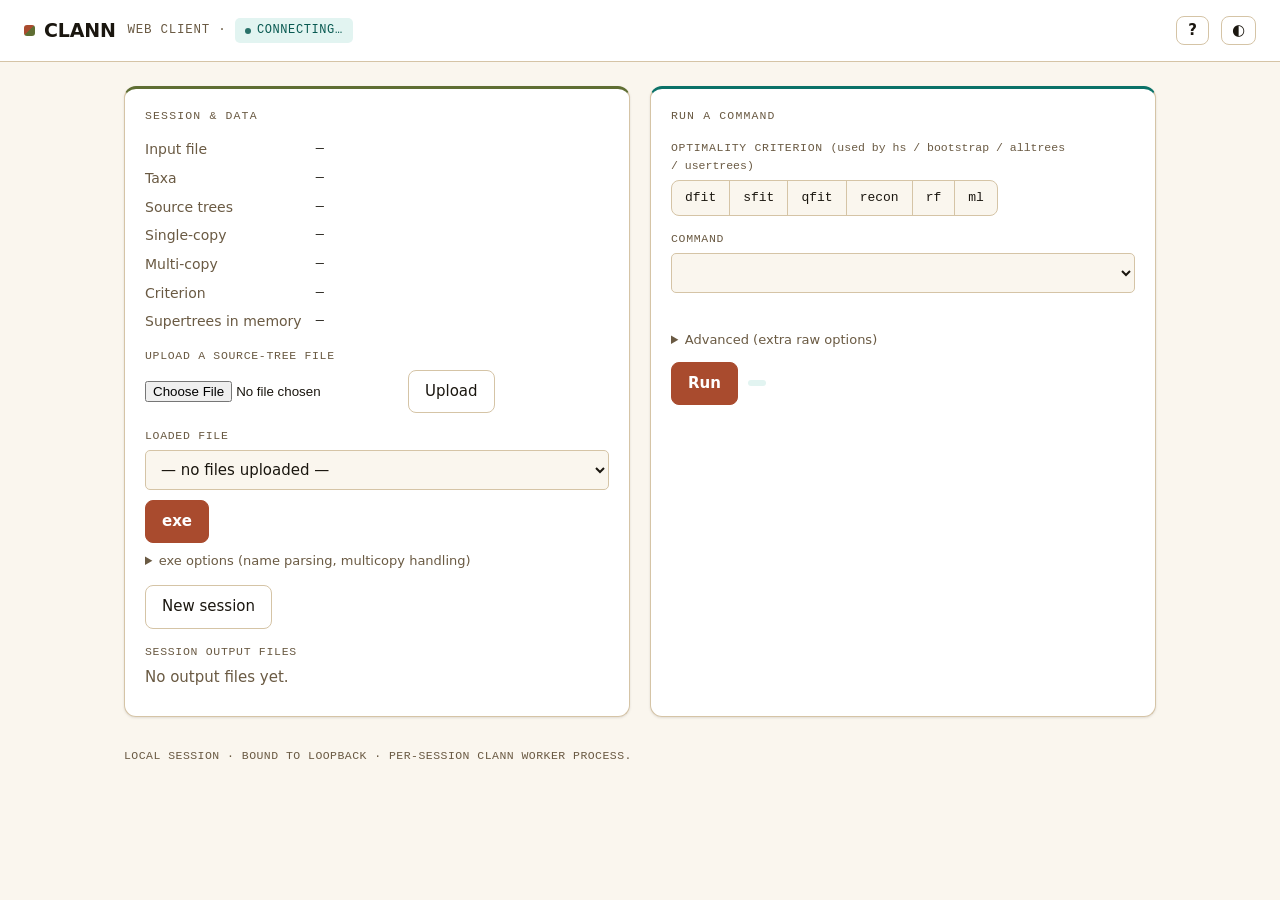
==== commit c5cf5758: "Web client: view session output files (trees in the viewer, text in a panel) Add a "view" button bes" ====
--- a/clann_web/static/index.html
+++ b/clann_web/static/index.html
@@ -193,6 +193,16 @@
     padding:5px 9px;text-decoration:none;display:flex;align-items:center;gap:8px}
   .files a.dl:hover{border-color:var(--accent);color:var(--accent)}
   .files a.dl::before{content:"↓";opacity:.7}
+  .ofile{display:flex;align-items:center;gap:6px}
+  .ofile .dl{flex:1;min-width:0}
+  .viewbtn{font-family:var(--font-mono);font-size:11.5px;color:var(--chip-ink);flex:none;
+    background:var(--chip);border:1px solid var(--line);border-radius:var(--radius-sm);
+    padding:5px 10px;cursor:pointer}
+  .viewbtn:hover{border-color:var(--accent);color:var(--accent)}
+  .fileview-body{flex:1;display:flex;min-height:0;overflow:hidden}
+  .fileview-frame{flex:1;width:100%;border:0}
+  .fileview-text{flex:1;margin:0;padding:14px 18px;overflow:auto;white-space:pre-wrap;
+    word-break:break-word;font-family:var(--font-mono);font-size:12.5px;line-height:1.5;color:var(--ink)}
   .path{font-family:var(--font-mono);font-size:11px;color:var(--muted);
     word-break:break-all;margin-top:8px}
   @media (max-width:760px){ main{grid-template-columns:1fr} }
@@ -222,6 +232,16 @@
   </div>
 </div>
 
+<div class="modal-bg" id="fileview-modal">
+  <div class="modal" role="dialog" aria-modal="true" aria-label="Output file view">
+    <header>
+      <h3 id="fileview-title">Output file</h3>
+      <button class="close" id="fileview-close" title="Close" aria-label="Close">✕</button>
+    </header>
+    <div class="fileview-body" id="fileview-body"></div>
+  </div>
+</div>
+
 <main>
   <section class="card" data-domain="session">
     <h2>Session &amp; data</h2>
@@ -332,16 +352,54 @@
 
 function renderOutputs(files) {
   const el = $("outputs");
+  el.innerHTML = "";
   if (!files || !files.length) {
     el.innerHTML = '<span class="muted">No output files yet.</span>';
     return;
   }
-  el.innerHTML = files.map((f) =>
-    `<a class="dl" href="/api/download/${encodeURIComponent(f)}" download>${esc(f)}</a>`
-  ).join("");
-}
-
+  for (const f of files) {
+    const row = document.createElement("div");
+    row.className = "ofile";
+    const vb = document.createElement("button");
+    vb.className = "viewbtn"; vb.textContent = "view"; vb.title = "View this file";
+    vb.onclick = () => viewOutputFile(f);
+    const a = document.createElement("a");
+    a.className = "dl"; a.href = "/api/download/" + encodeURIComponent(f);
+    a.setAttribute("download", ""); a.textContent = f;
+    row.appendChild(vb); row.appendChild(a); el.appendChild(row);
+  }
+}
+
+// View an output file: tree files open the interactive viewer, everything else a
+// scrollable text panel — both in a modal, so the command results stay put.
+async function viewOutputFile(name) {
+  const body = $("fileview-body");
+  $("fileview-title").textContent = name;
+  body.innerHTML = '<pre class="fileview-text">Loading…</pre>';
+  $("fileview-modal").classList.add("open");
+  let data;
+  try { data = await (await fetch("/api/viewfile?name=" + encodeURIComponent(name))).json(); }
+  catch (e) { body.innerHTML = '<pre class="fileview-text">Could not load the file.</pre>'; return; }
+  body.innerHTML = "";
+  if (data.kind === "tree") {
+    const fr = document.createElement("iframe");
+    fr.className = "fileview-frame"; fr.title = "Tree viewer";
+    fr.src = "/api/viewtree?name=" + encodeURIComponent(name) + "&t=" + Date.now();
+    body.appendChild(fr);
+  } else {
+    const pre = document.createElement("pre");
+    pre.className = "fileview-text";
+    pre.textContent = data.text && data.text.length ? data.text : "(empty file)";
+    body.appendChild(pre);
+  }
+}
+function closeFileView() { $("fileview-modal").classList.remove("open"); $("fileview-body").innerHTML = ""; }
+$("fileview-close").onclick = closeFileView;
+$("fileview-modal").onclick = (e) => { if (e.target === $("fileview-modal")) closeFileView(); };
+
+let uploadedFiles = [];   // latest sandbox file list, for command file-pickers
 function renderFiles(files, selectName) {
+  uploadedFiles = files || [];
   const sel = $("files");
   sel.innerHTML = "";
   if (!files || !files.length) {
@@ -393,12 +451,21 @@
   if (!ok) return;
   const sel = $("cmd");
   sel.innerHTML = "";
+  let group = null, container = sel;   // group commands under <optgroup> headers
   for (const c of data.commands) {
+    if (c.group && c.group !== group) {
+      group = c.group;
+      container = document.createElement("optgroup");
+      container.label = group;
+      sel.appendChild(container);
+    } else if (!c.group) {
+      container = sel;
+    }
     const o = document.createElement("option");
     o.value = c.name;
     o.textContent = c.blurb ? c.name + " — " + c.blurb : c.name;
     o.dataset.blurb = c.blurb || "";
-    sel.appendChild(o);
+    container.appendChild(o);
   }
   sel.onchange = () => {
     const o = sel.selectedOptions[0];
@@ -428,7 +495,24 @@
     const lab = document.createElement("label");
     lab.innerHTML = `<span class="name">${o.name}</span>`;
     let input;
-    if (o.type === "enum") {
+    if (o.type === "file") {
+      // pick an uploaded sandbox file (e.g. usertrees candidate topologies)
+      input = document.createElement("select");
+      const ph = document.createElement("option");
+      ph.value = ""; ph.textContent = uploadedFiles.length ? "— choose a file —" : "— upload a file first —";
+      input.appendChild(ph);
+      for (const f of uploadedFiles) {
+        const op = document.createElement("option");
+        op.value = op.textContent = f;
+        input.appendChild(op);
+      }
+      input.value = "";
+    } else if (o.type === "bool") {
+      // bare command-line flag (e.g. singlecopy): emit just the name when checked
+      input = document.createElement("input");
+      input.type = "checkbox";
+      input.checked = false;
+    } else if (o.type === "enum") {
       input = document.createElement("select");
       for (const v of o.values || []) {
         const op = document.createElement("option");
@@ -445,6 +529,9 @@
     }
     input.dataset.name = o.name;
     input.dataset.default = o.default ?? "";
+    if (o.type === "bool") input.dataset.flag = "true";
+    if (o.positional) input.dataset.positional = "true";
+    if (o.required) input.dataset.required = "true";
     const defTxt = (o.default !== "" && o.default != null) ? "default: " + o.default
                  : "no default";
     // hover tooltip on the whole field: explanation + default
@@ -466,6 +553,11 @@
   // include an option only when it has a value that differs from its default
   const parts = [];
   for (const input of $(containerId).querySelectorAll("[data-name]")) {
+    if (input.dataset.positional === "true") continue;   // positional args placed separately
+    if (input.dataset.flag === "true") {                 // bare flag: emit just the name
+      if (input.checked) parts.push(input.dataset.name);
+      continue;
+    }
     const val = String(input.value).trim();
     const def = input.dataset.default ?? "";
     if (val !== "" && val !== def) parts.push(`${input.dataset.name}=${val}`);
@@ -475,6 +567,12 @@
 
 function buildCommand(cmd) {
   const parts = [cmd];
+  // positional arguments (e.g. the usertrees candidates file) come right after
+  // the command name as bare tokens, before any key=value options.
+  for (const input of $("form").querySelectorAll('[data-positional="true"]')) {
+    const val = String(input.value).trim();
+    if (val) parts.push(val);
+  }
   const opts = buildOpts("form");
   if (opts) parts.push(opts);
   const extra = $("opts").value.trim();
@@ -692,7 +790,7 @@
 $("help-close").onclick = closeHelp;
 $("help-modal").onclick = (e) => { if (e.target === $("help-modal")) closeHelp(); };
 $("help-search").oninput = applyHelpSearch;
-window.addEventListener("keydown", (e) => { if (e.key === "Escape") closeHelp(); });
+window.addEventListener("keydown", (e) => { if (e.key === "Escape") { closeHelp(); closeFileView(); } });
 
 $("upload").onclick = async () => {
   const f = $("file").files[0];
@@ -795,6 +893,13 @@
 };
 
 $("run").onclick = async () => {
+  // guard required inputs (e.g. the usertrees candidates file) before running
+  for (const input of $("form").querySelectorAll('[data-required="true"]')) {
+    if (!String(input.value).trim()) {
+      msg("run-msg", "Please choose a value for '" + input.dataset.name + "' first.", "err");
+      return;
+    }
+  }
   const command = buildCommand($("cmd").value);
   $("run-cmd").textContent = "clann> " + command;
   $("run").disabled = true;
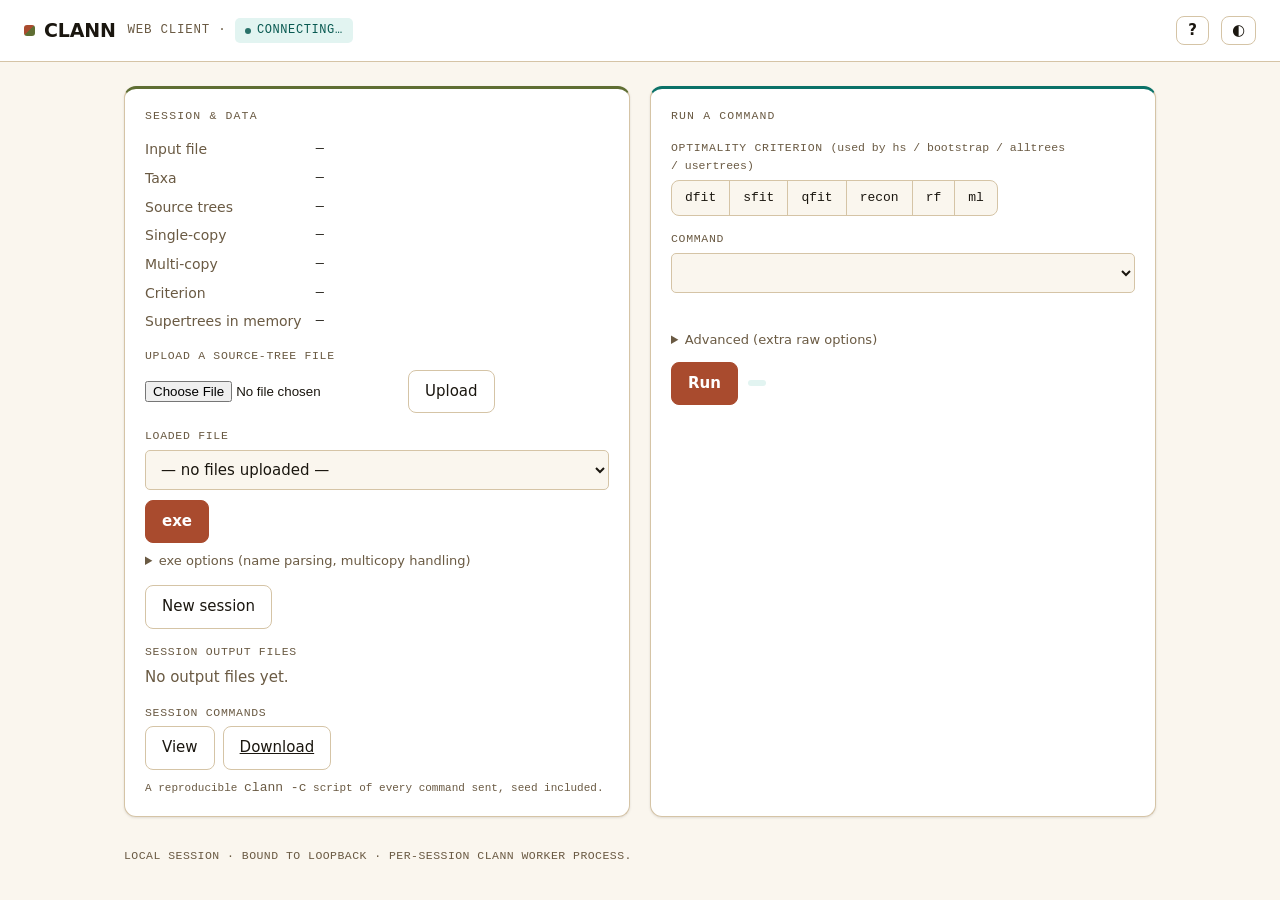
==== commit 8db22075: "Web client: downloadable session-commands script for reproducibility Record every command sent in a " ====
--- a/clann_web/static/index.html
+++ b/clann_web/static/index.html
@@ -280,6 +280,13 @@
     <label class="fld">Session output files</label>
     <div class="files" id="outputs"><span class="muted">No output files yet.</span></div>
     <div class="path" id="workdir" title="All command outputs are written here"></div>
+
+    <label class="fld">Session commands</label>
+    <div class="row" style="gap:8px">
+      <button class="btn" id="cmds-view" title="View the replayable command script for this session">View</button>
+      <a class="btn" id="cmds-download" href="/api/session-commands?download=1" download title="Download a Clann script (clann -c) that replays this session, with its seed">Download</a>
+    </div>
+    <div class="path">A reproducible <code>clann -c</code> script of every command sent, seed included.</div>
   </section>
 
   <section class="card" data-domain="run">
@@ -396,6 +403,23 @@
 function closeFileView() { $("fileview-modal").classList.remove("open"); $("fileview-body").innerHTML = ""; }
 $("fileview-close").onclick = closeFileView;
 $("fileview-modal").onclick = (e) => { if (e.target === $("fileview-modal")) closeFileView(); };
+
+// Show the reproducible command script for this session in the text panel.
+async function viewSessionCommands() {
+  const body = $("fileview-body");
+  $("fileview-title").textContent = "Session commands (reproducibility script)";
+  body.innerHTML = '<pre class="fileview-text">Loading…</pre>';
+  $("fileview-modal").classList.add("open");
+  let text;
+  try { text = await (await fetch("/api/session-commands")).text(); }
+  catch (e) { body.innerHTML = '<pre class="fileview-text">Could not load.</pre>'; return; }
+  body.innerHTML = "";
+  const pre = document.createElement("pre");
+  pre.className = "fileview-text";
+  pre.textContent = text;
+  body.appendChild(pre);
+}
+$("cmds-view").onclick = viewSessionCommands;
 
 let uploadedFiles = [];   // latest sandbox file list, for command file-pickers
 function renderFiles(files, selectName) {
